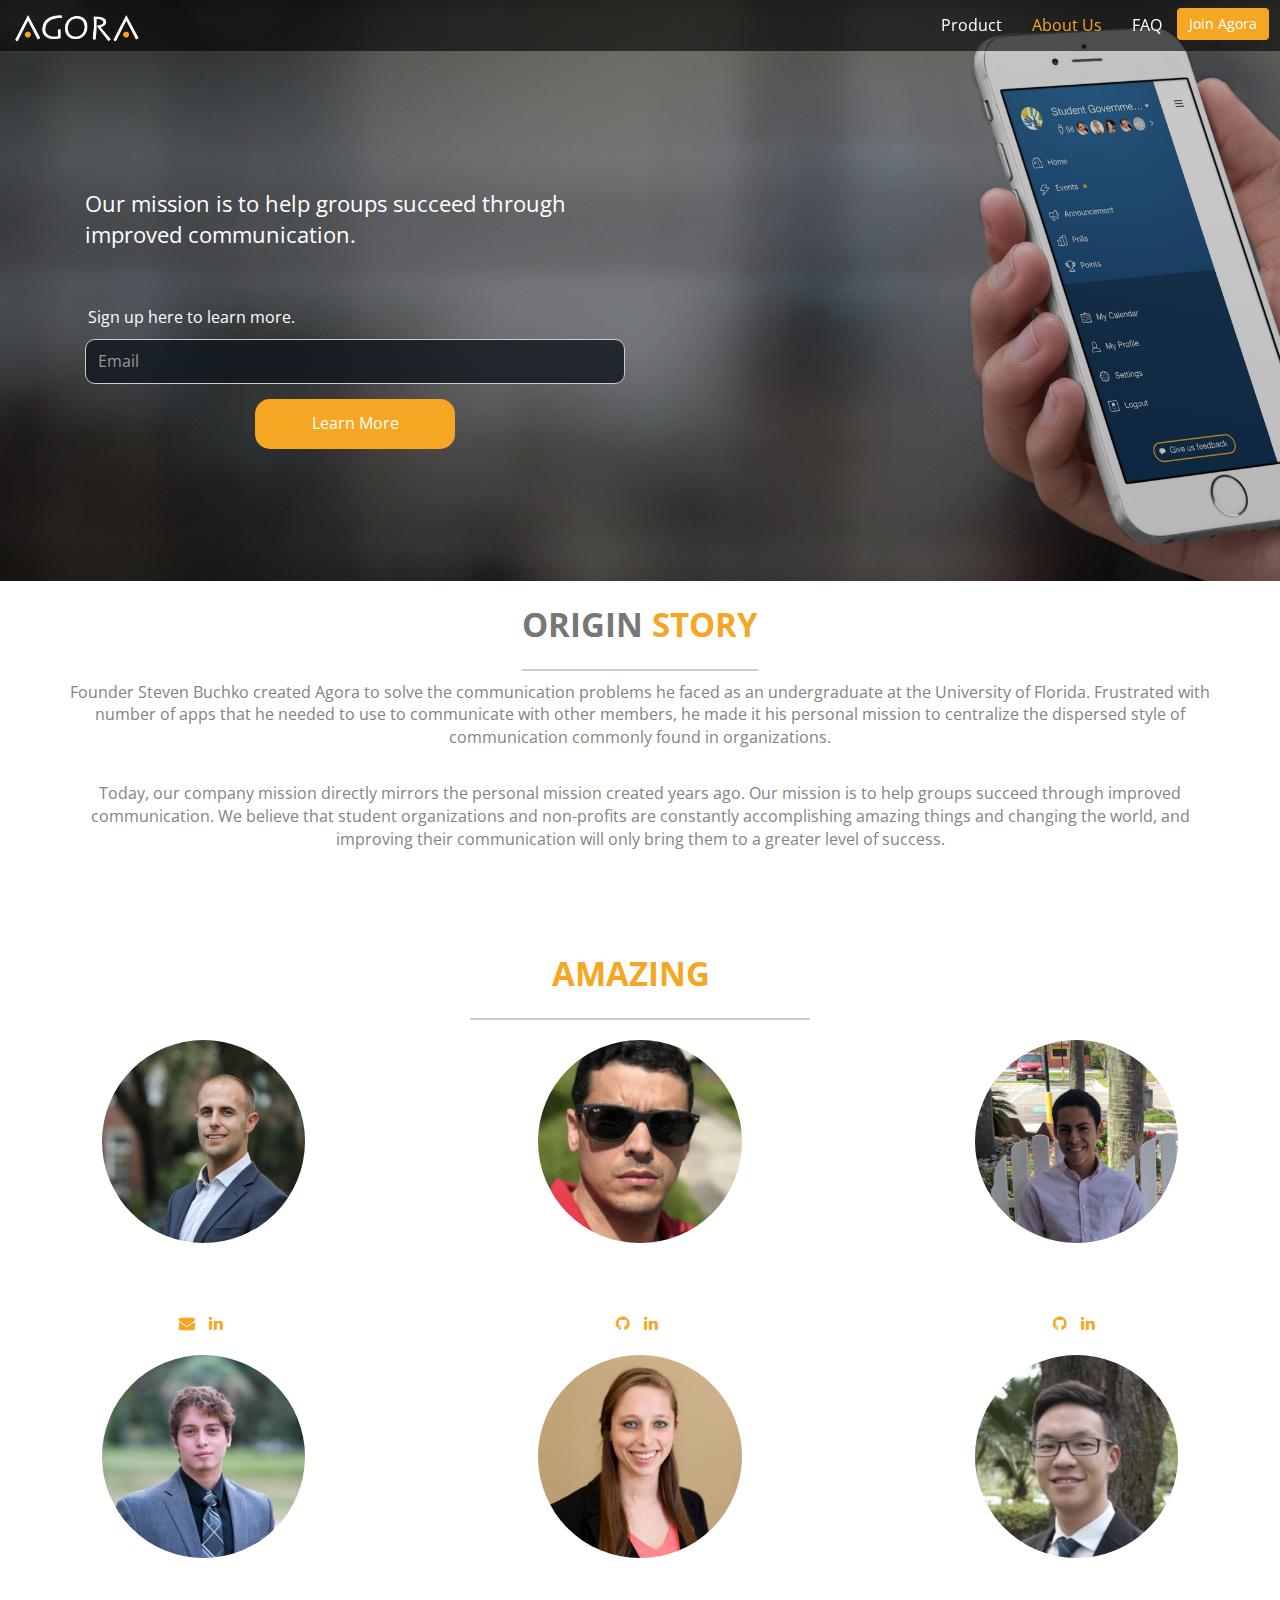
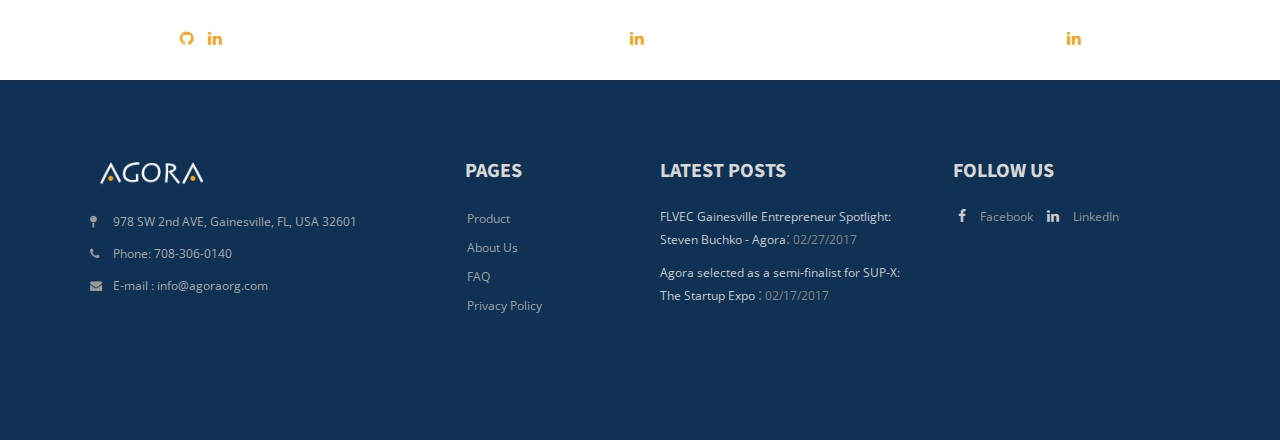
==== about-us.html @ 677c0cb7 "updated team section" ====
<!DOCTYPE html>
<html lang="en">

<head>
    <meta charset="utf-8">
    <meta http-equiv="X-UA-Compatible" content="IE=edge">
    <meta name="viewport" content="width=device-width, initial-scale=1">
    <!-- The above 3 meta tags *must* come first in the head; any other head content must come *after* these tags -->
    <title>Agora - Centralized Communication for Organizations</title>
    <!-- Favicon -->
    <link rel="shortcut icon" type="image/icon" href="assets/images/agora_app_icon.png" />
    <!-- Font Awesome -->
    <link href="assets/css/font-awesome.css" rel="stylesheet">
    <!-- Bootstrap -->
    <link href="assets/css/bootstrap.css" rel="stylesheet">
    <!-- Slick slider -->
    <link rel="stylesheet" type="text/css" href="assets/css/slick.css" />
    <!-- Fancybox slider -->
    <link rel="stylesheet" href="assets/css/jquery.fancybox.css" type="text/css" media="screen" />
    <!-- Animate css -->
    <link rel="stylesheet" type="text/css" href="assets/css/animate.css" />
    <!-- Theme color -->
    <link id="switcher" href="assets/css/theme-color/default-theme.css" rel="stylesheet">

    <!-- Main Style -->
    <!--    <link href="assets/css/agency.min.css" rel="stylesheet">-->
    <link href="style-updated.css" rel="stylesheet" />
    <!-- Fonts -->
    <link href="https://fonts.googleapis.com/css?family=Source+Sans+Pro" rel="stylesheet" type="text/css">
    <!-- Open Sans for body font -->
    <link href="https://fonts.googleapis.com/css?family=Open+Sans" rel="stylesheet" type="text/css">
    <!-- Cabin for Title -->
    <link href="https://fonts.googleapis.com/css?family=Cabin" rel="stylesheet" type="text/css">
    <!-- Pacifico for Logo   -->
    <link href="https://fonts.googleapis.com/css?family=Pacifico" rel="stylesheet" type="text/css">
    <!-- HTML5 shim and Respond.js for IE8 support of HTML5 elements and media queries -->
    <!-- WARNING: Respond.js doesn't work if you view the page via file:// -->
    <!--[if lt IE 9]>
      <script src="https://oss.maxcdn.com/html5shiv/3.7.2/html5shiv.min.js"></script>
      <script src="https://oss.maxcdn.com/respond/1.4.2/respond.min.js"></script>
      <![endif]-->
    <!-- jQuery library -->
    <script src="https://ajax.googleapis.com/ajax/libs/jquery/1.11.3/jquery.min.js"></script>
    <!-- Include all compiled plugins (below), or include individual files as needed -->


    <!-- Bootstrap -->
    <script src="assets/js/bootstrap.js"></script>
    <!-- Slick Slider -->
    <script type="text/javascript" src="assets/js/slick.js"></script>
    <!-- Add fancyBox -->
    <script type="text/javascript" src="assets/js/jquery.fancybox.pack.js"></script>
    <!-- Wow animation -->
    <script type="text/javascript" src="assets/js/wow.js"></script>
    <!-- Off-canvas Menu -->
    <script src="assets/js/classie.js"></script>

    <!-- Custom js -->
    <script type="text/javascript" src="assets/js/custom.js"></script>


    <script src="assets/js/main.js"></script>


</head>

<!-- Start of HubSpot Embed Code -->
<script type="text/javascript" id="hs-script-loader" async defer src="//js.hs-scripts.com/3307708.js"></script>
<!-- End of HubSpot Embed Code -->

<div id="body-wrap" style="position: relative; width: 100%;overflow: hidden;">

    <body>

        <!-- BEGAIN PRELOADER -->
        <!-- <div id="preloader">
        <div id="status">&nbsp;</div>
    </div> -->
        <!-- END PRELOADER -->


        <!-- Start menu area -->

        <div id="nav-placeholder"></div>
        <script>
            $("#nav-placeholder").load("navigation-bar.html");
        </script>

        <style>
            .navbar-collapse a#aboutus-link {
                color: #f5a623;
            }
        </style>


        <!-- End menu area -->

        <div id="email-success-alert" class="hide" role="alert">
          <a href="#" class="close" data-dismiss="alert" aria-label="close">&times;</a>
          <strong>Success!</strong> Please be on the lookout for an email from us in the next 24 hours.
        </div>

        <!-- Start header section -->
        <header id="header-about-us">
            <div class="header-inner">
                <!-- Header image -->
                <!-- <img src="assets/images/header-bg.jpg" alt="img">
      <div class="overlay"> -->

                <div class="header-content">
                    <div class="container">
                        <div class="row">
                            <div class="col-md-12">
                                <div class="header-bottom row">
                                    <div class="col-md-6 col-sm-8 col-sm-offset-2 col-md-offset-0">
                                        <div class="header-bottom-left">
                                            <p>Our mission is to help groups succeed through improved communication.</p>
                                            <p class="sign-up-message">Sign up here to learn more.</p>
                                            <!-- Start single download -->
                                            <!--    <a class="single-download wow fadeInLeft" data-wow-duration="1s" data-wow-delay="1s" href="#">
                <div class="download-icon">
                  <i class="fa fa-apple"></i>
                </div>
                <div class="download-content">
                  <p>Available on the</p>
                  <span>Apple Store</span>
                </div>
              </a> -->

                                            <!-- Start single download -->
                                            <!-- <a class="single-download wow fadeInLeft" data-wow-duration="0.75s" data-wow-delay="0.75s" href="#">
                <div class="download-icon">
                  <i class="fa fa-play"></i>
                </div>
                <div class="download-content">
                  <p>Available on the</p>
                  <span>Play Store</span>
                </div>
              </a>  -->

                                            <div class="contact-area">
                                                <form id="contact-form-about" class="contact-form" method="post">
                                                    <div class="form-group">
                                                        <input type="email" class="form-control" placeholder="Email">
                                                    </div>
                                                    <div class="send-area">
                                                        <button type="submit" class="send-btn">Learn More</button>
                                                    </div>
                                                </form>
                                            </div>
                                        </div>
                                    </div>


                                    <div class="col-md-6 col-sm-6">
                                        <div class="header-bottom-right">
                                            <!-- <img src="assets/images/header_image_left.png" alt="iphone group img">
              <img src="assets/images/header_image_right.png" alt="iphone group img"> -->
                                        </div>
                                    </div>
                                </div>
                                <!--     </div> -->
                            </div>
                        </div>
                    </div>
                </div>
            </div>
        </header>



        <section>
            <div class="container text-center pagination-center col-centered origin-story-container">
                <div class="title-area">
                    <div class="title">
                        origin <span>story</span>
                    </div>
                </div>

            </div>

            <div class="origin-story-text container text-center">
                <p>
                    Founder Steven Buchko created Agora to solve the communication problems he faced as an undergraduate at the University of Florida. Frustrated with number of apps that he needed to use to communicate with other members, he made it his personal mission to centralize the dispersed style of communication commonly found in organizations.
                </p>
                <p>
                    <br>Today, our company mission directly mirrors the personal mission created years ago. Our mission is to help groups succeed through improved communication. We believe that student organizations and non-profits are constantly accomplishing amazing things and changing the world, and improving their communication will only bring them to a greater level of success.
                </p>
            </div>
        </section>
        <div class="parallax parallax-1">
            <div class="container text-center pagination-center col-centered our-amazing-team-container">
                <div class="title-area">
                    <div class="title">
                        <span class="white-text">our</span> <span>amazing</span> <span class="white-text">team</span>
                    </div>
                </div>

            </div>
            <div class="row">
                <div class="col-sm-4">
                    <div class="team-member text-center">
                        <img src="assets/images/steven.jpg" class="img-responsive img-circle" alt="">
                        <h4>Steven Buchko</h4>
                        <p class="text-muted">Founder & CEO</p>
                        <ul class="list-inline social-buttons">
                            <li><a href="mailto:steven@AgoraOrg.com"><i class="fa fa-envelope"></i></a>
                            </li>
                            <li><a href="https://www.linkedin.com/in/stevenbuchko/"><i class="fa fa-linkedin"></i></a>
                            </li>
                        </ul>

                    </div>
                </div>

                    <div class="col-sm-4">
                        <div class="team-member text-center">
                            <img src="assets/images/renato.png" class="img-responsive img-circle" alt="">
                            <h4>Renato Nascimento</h4>
                            <p class="text-muted">Technical Lead</p>
                            <ul class="list-inline social-buttons">
                                <li><a href="https://github.com/renatonascimento"><i class="fa fa-github"></i></a>
                                </li>
                                <li><a href="https://www.linkedin.com/in/renatonasc/"><i class="fa fa-linkedin"></i></a>
                                </li>
                            </ul>
                        </div>
                    </div>
                    <div class="col-sm-4">
                        <div class="team-member text-center">
                            <img src="assets/images/gabe-picture.jpg" class="img-responsive img-circle" alt="">
                            <h4>Gabriel Guzman</h4>
                            <p class="text-muted">Web Developer</p>
                            <ul class="list-inline social-buttons">
                                <li><a href="https://github.com/Gabriel-Guzman"><i class="fa fa-github"></i></a>
                                </li>
                                <li><a href="https://www.linkedin.com/in/gabriel-guzman-42727b116/"><i class="fa fa-linkedin"></i></a>
                                </li>
                            </ul>

                        </div>
                    </div>

            </div>
            <div class="row">
                <!--            Delete "col-sm-offset-2" to uncenter in case of -->


                <div class="col-sm-4">
                    <div class="team-member text-center">
                        <img src="assets/images/shurtado%20headshot%20copy.jpg" class="img-responsive img-circle" alt="">
                        <h4>Steven Hurtado</h4>
                        <p class="text-muted">Mobile Developer</p>
                        <ul class="list-inline social-buttons">
                            <li><a href="https://github.com/SHurtado91112"><i class="fa fa-github"></i></a>
                            </li>
                            <li><a href="https://linkedin.com/in/steven-hurtado"><i class="fa fa-linkedin"></i></a>
                            </li>
                        </ul>

                    </div>
                </div>
                <div class="col-sm-4">
                    <div class="team-member text-center">
                        <img src="assets/images/Schneider_Headshot_fixed.jpg" class="img-responsive img-circle" alt="">
                        <h4>Samantha Schneider</h4>
                        <p class="text-muted">Marketing</p>
                        <ul class="list-inline social-buttons">

                            <li><a href="https://www.linkedin.com/in/samanthalschneider/"><i class="fa fa-linkedin"></i></a>
                            </li>
                        </ul>

                    </div>
                </div>
                <div class="col-sm-4">
                    <div class="team-member text-center">
                        <img src="assets/images/derek.png" class="img-responsive img-circle" alt="">
                        <h4>Derek Shi</h4>
                        <p class="text-muted">Marketing</p>
                        <ul class="list-inline social-buttons">
                            <li><a href="https://www.linkedin.com/in/derekjshi/"><i class="fa fa-linkedin"></i></a>
                            </li>
                        </ul>

                    </div>
                </div>
            </div>
        </div>





<!--
        <div class="parallax parallax-2">

        </div>
-->

        <footer id="footer">
            <div class="container">
                <div class="row">
                    <div class="col-md-4 col-sm-6">
                        <div class="footerleft">
                            <div class="logofooter">
                                <a class="logo" href="http://agoraorg.com"><img src="assets/images/logo_white_png_small.png" alt="logo"></a>
                            </div>
                            <p><i class="fa fa-map-pin"></i> 978 SW 2nd AVE, Gainesville, FL, USA 32601</p>
                            <p><i class="fa fa-phone"></i> Phone: 708-306-0140</p>
                            <p><i class="fa fa-envelope"></i> E-mail : info@agoraorg.com</p>
                        </div>
                    </div>
                    <div class="col-md-2 col-sm-6 paddingtop-bottom">
                        <h6 class="heading7">PAGES</h6>
                        <ul class="footer-ul">
                            <li><a href="product"> Product</a></li>
                            <li><a href="about-us"> About Us</a></li>
                            <li><a href="faq"> FAQ</a></li>
                            <li><a href="privacy"> Privacy Policy</a></li>
                        </ul>
                    </div>
                    <div class="col-md-3 col-sm-6 paddingtop-bottom">
                        <h6 class="heading7">LATEST POSTS</h6>
                        <div class="post">
                            <p><a href="https://flvec.com/steven-buchko">FLVEC Gainesville Entrepreneur Spotlight: Steven Buchko - Agora</a>:<span class="date"> 02/27/2017</span></p>
                        </div>
                        <div class="post">
                            <p><a href="https://www.facebook.com/agoraorganizations/posts/1647960562176736">Agora selected as a semi-finalist for SUP-X: The Startup Expo </a>:<span class="date"> 02/17/2017</span></p>
                        </div>
                    </div>
                    <div class="col-md-3 col-sm-6 paddingtop-bottom">
                        <h6 class="heading7">FOLLOW US</h6>
                        <div class="footer-social">
                            <i class="fa fa-facebook"></i> <a href="https://www.facebook.com/agoraorganizations">Facebook</a>
                            <i class="fa fa-linkedin"></i> <a href="https://www.linkedin.com/company/agoraorganizations">LinkedIn</a>
                            <!--  <a href="#"><i class="fa fa-twitter"></i></a> -->
                            <!-- <a href="#"><i class="fa fa-google-plus"></i></a>
                <a href="#"><i class="fa fa-linkedin"></i></a> -->
                        </div>
                    </div>
                </div>
            </div>
        </footer>










        <!--
    <section class="text-center our-team-container ">
         <div class="container">
            <div class="row">
                <div class="col-lg-12 text-center">
                    <h2 class="section-heading">OUR AMAZING TEAM</h2>
                    <h3 class="section-subheading text-muted">Lorem ipsum dolor sit amet consectetur.</h3>
                </div>
            </div>
            <div class="row">
                <div class="col-sm-4">
                    <div class="team-member">
                        <img src="assets/images/testi2.jpg" class="img-responsive img-circle center-block" alt="">
                        <h4>Kay Garland</h4>
                        <p class="text-muted">Lead Designer</p>
                        <ul class="list-inline social-buttons">
                            <li><a href="#"><i class="fa fa-twitter"></i></a>
                            </li>
                            <li><a href="#"><i class="fa fa-facebook"></i></a>
                            </li>
                            <li><a href="#"><i class="fa fa-linkedin"></i></a>
                            </li>
                        </ul>
                    </div>
                </div>
                <div class="col-sm-4">
                    <div class="team-member">

                        <img src="assets/images/steven.jpg" class="img-responsive img-circle" alt="">
                        <h4>Steven Buchko</h4>
                        <p class="text-muted">Founder & CEO</p>
                        <ul class="list-inline social-buttons">
                            <li><a href="#"><i class="fa fa-twitter"></i></a>
                            </li>
                            <li><a href="#"><i class="fa fa-facebook"></i></a>
                            </li>
                            <li><a href="#"><i class="fa fa-linkedin"></i></a>
                            </li>
                        </ul>
                    </div>
                </div>
                <div class="col-sm-4">
                    <div class="team-member">
                        <img src="assets/images/testi1.jpg" class="img-responsive img-circle center-block" alt="">
                        <h4>Diana Pertersen</h4>
                        <p class="text-muted">Lead Developer</p>
                        <ul class="list-inline social-buttons">
                            <li><a href="#"><i class="fa fa-twitter"></i></a>
                            </li>
                            <li><a href="#"><i class="fa fa-facebook"></i></a>
                            </li>
                            <li><a href="#"><i class="fa fa-linkedin"></i></a>
                            </li>
                        </ul>
                    </div>
                </div>
            </div>
            <div class="row">
                <div class="col-lg-8 col-lg-offset-2 text-center">
                    <p class="large text-muted">Lorem ipsum dolor sit amet, consectetur adipisicing elit. Aut eaque, laboriosam veritatis, quos non quis ad perspiciatis, totam corporis ea, alias ut unde.</p>
                </div>
            </div>
        </div>
    </section>
-->




      <script>
        jQuery('#contact-form-about').submit(function (e) {
          jQuery('#email-success-alert').removeClass('hide').addClass('alert alert-success alert-dismissible').slideDown().show();
          document.getElementById("contact-form-about").reset();
          e.preventDefault();
          return false;
        });
      </script>

    </body>
</div>

</html>
---- assets/css/theme-color/default-theme.css ----
/*=======================================
Template Design By MarkUps.
Author URI : http://www.markups.io/
========================================*/

.menu-wrap li a:hover,
.menu-wrap li a:focus {
  color: #03a9f4;
}

.download-btn{
  background-color: #03a9f4;
}

.main-nav a:hover,
.main-nav a:focus {
  color: #f5a623;
}

.main-nav a:active {
  color: #03a9f4;
}

.title-area .title span{
  color: #03a9f4;
}

/*.title-area .title::before {
  background-color: #03a9f4;
}*/

.features-list li:hover .features-content h4{
  color: #1a5386;
}

.features-list li:hover .fa{
  background-color: #1a5386;  
}

.features-list i:hover{
  background-color: #03a9f4;
  color: #fff;
}

.feature-price .single-plan-head{
  background-color: #03a9f4;
}

.single-plan-head p > span {
  color: #03a9f4; 
}

.single-plan-bottom .signup-btn {
  background-color: #1a5386;
}

.screenshots-slide li a:hover{
  border-color: #1a5386;  
}

.screenshots-slide .slick-dots li button:hover,
.screenshots-slide .slick-dots li.slick-active button {
  background-color: #1a5386;  
}

.single-download:hover,
.single-download:focus{
  background-color: #03a9f4;
}

.testi-company{
  color: #03a9f4;  
}

.testi-text:before{  
  color: #03a9f4;
}

.testimonial-slider .slick-dots li.slick-active {
  background-color: #03a9f4; 
}

.subcr-form i {
  color: #03a9f4;  
}

.subcr-form .subcr-btn {
  background-color: #03a9f4;
}


.contact-form .form-control:focus {
  border-color: #03a9f4;
}

.send-btn:hover,
.send-btn:focus{
  color: #fff;
  background-color: #f5a623;
}



.home-btn a:hover,
.home-btn a:focus{
  color: #03a9f4; 
}

/*=======================================
Template Design By MarkUps.
Author URI : http://www.markups.io/
========================================*/
---- assets/css/agency.min.css ----
/*!
 * Start Bootstrap - Agency v3.3.7+1 (http://startbootstrap.com/template-overviews/agency)
 * Copyright 2013-2016 Start Bootstrap
 * Licensed under MIT (https://github.com/BlackrockDigital/startbootstrap/blob/gh-pages/LICENSE)
 */

.btn-primary.active, .btn-primary:active, .btn-xl.active, .btn-xl:active, .open .dropdown-toggle.btn-primary, .open .dropdown-toggle.btn-xl {
  background-image: none
}

body {
  overflow-x: hidden;
  font-family: "Roboto Slab", "Helvetica Neue", Helvetica, Arial, sans-serif;
  webkit-tap-highlight-color: #fed136;
}

.btn-primary, .btn-xl, h1, h2, h3, h4, h5, h6 {
  font-family: Montserrat, "Helvetica Neue", Helvetica, Arial, sans-serif;
  text-transform: uppercase;
  font-weight: 700
}

.text-muted {
  color: #777
}

.text-primary, a {
  color: #fed136
}

p {
  font-size: 14px;
  line-height: 1.75
}

p.large {
  font-size: 16px
}

a, a.active, a:active, a:focus, a:hover {
  outline: 0
}

a.active, a:active, a:focus, a:hover {
  color: #fec503
}

.img-centered {
  margin: 0 auto
}

.bg-light-gray {
  background-color: #eee
}

.bg-darkest-gray {
  background-color: #222
}

.btn-primary {
  color: #fff;
  background-color: #fed136;
  border-color: #fed136
}

.btn-primary.active, .btn-primary:active, .btn-primary:focus, .btn-primary:hover, .open .dropdown-toggle.btn-primary {
  color: #fff;
  background-color: #fec503;
  border-color: #f6bf01
}

.btn-primary.disabled, .btn-primary.disabled.active, .btn-primary.disabled:active, .btn-primary.disabled:focus, .btn-primary.disabled:hover, .btn-primary[disabled], .btn-primary[disabled].active, .btn-primary[disabled]:active, .btn-primary[disabled]:focus, .btn-primary[disabled]:hover, fieldset[disabled] .btn-primary, fieldset[disabled] .btn-primary.active, fieldset[disabled] .btn-primary:active, fieldset[disabled] .btn-primary:focus, fieldset[disabled] .btn-primary:hover {
  background-color: #fed136;
  border-color: #fed136
}

.btn-primary .badge {
  color: #fed136;
  background-color: #fff
}

.btn-xl {
  color: #fff;
  background-color: #fed136;
  border-color: #fed136;
  border-radius: 3px;
  font-size: 18px;
  padding: 20px 40px
}

.btn-xl.active, .btn-xl:active, .btn-xl:focus, .btn-xl:hover, .open .dropdown-toggle.btn-xl {
  color: #fff;
  background-color: #fec503;
  border-color: #f6bf01
}

.btn-xl.disabled, .btn-xl.disabled.active, .btn-xl.disabled:active, .btn-xl.disabled:focus, .btn-xl.disabled:hover, .btn-xl[disabled], .btn-xl[disabled].active, .btn-xl[disabled]:active, .btn-xl[disabled]:focus, .btn-xl[disabled]:hover, fieldset[disabled] .btn-xl, fieldset[disabled] .btn-xl.active, fieldset[disabled] .btn-xl:active, fieldset[disabled] .btn-xl:focus, fieldset[disabled] .btn-xl:hover {
  background-color: #fed136;
  border-color: #fed136
}

.btn-xl .badge {
  color: #fed136;
  background-color: #fff
}

.navbar-custom {
  background-color: #222;
  border-color: transparent
}

.navbar-custom .navbar-brand {
  color: #fed136;
  font-family: "Kaushan Script", "Helvetica Neue", Helvetica, Arial, cursive
}

.navbar-custom .navbar-brand.active, .navbar-custom .navbar-brand:active, .navbar-custom .navbar-brand:focus, .navbar-custom .navbar-brand:hover {
  color: #fec503
}

.navbar-custom .nav li a, .navbar-custom .navbar-toggle {
  font-family: Source Sans Pro, "Helvetica Neue", Helvetica, Arial, sans-serif;
  color: #fff;
}

.navbar-custom .navbar-collapse {
  border-color: rgba(255, 255, 255, .02);
}

.navbar-custom .navbar-toggle {
  background-color: #fed136;
  border-color: #fed136;
  font-size: 12px
}

.navbar-custom .navbar-toggle:focus, .navbar-custom .navbar-toggle:hover {
  background-color: #fed136
}

.navbar-custom .nav li a {
  font-weight: 400;
  letter-spacing: 1px
}

.navbar-custom .nav li a:focus, .navbar-custom .nav li a:hover {
  color: #fed136;
  outline: 0
}

.navbar-custom .navbar-nav>.active>a {
  border-radius: 0;
  color: #fff;
  background-color: #fed136;
}

.navbar-custom .navbar-nav>.active>a:focus, .navbar-custom .navbar-nav>.active>a:hover {
  color: #fff;
  background-color: #fec503
}

@media (min-width:768px) {
  .navbar-custom {
    background: rgba(0, 0, 0, 0.5);
    padding: 10px 0;
    -webkit-transition: padding .3s;
    -moz-transition: padding .3s;
    transition: padding .3s;
    border: none;
  }
  .navbar-custom .navbar-brand {
    font-size: 2em;
    -webkit-transition: all .3s;
    -moz-transition: all .3s;
    transition: all .3s
  }
  .navbar-custom .navbar-nav>.active>a {
    border-radius: 3px
  }
  .navbar-custom.affix {
    background-color: #222;
    padding: 10px 0;
  }
  .navbar-custom.affix .navbar-brand {
    font-size: 1.5em
  }
}

header {
  background-image: url(../img/header-bg.jpg);
  background-repeat: no-repeat;
  background-attachment: scroll;
  background-position: center center;
  -webkit-background-size: cover;
  -moz-background-size: cover;
  background-size: cover;
  -o-background-size: cover;
  text-align: center;
  color: #fff
}

header .intro-text {
  padding-top: 100px;
  padding-bottom: 50px
}

header .intro-text .intro-lead-in {
  font-family: "Droid Serif", "Helvetica Neue", Helvetica, Arial, sans-serif;
  font-style: italic;
  font-size: 22px;
  line-height: 22px;
  margin-bottom: 25px
}

header .intro-text .intro-heading {
  font-family: Montserrat, "Helvetica Neue", Helvetica, Arial, sans-serif;
  text-transform: uppercase;
  font-weight: 700;
  font-size: 50px;
  line-height: 50px;
  margin-bottom: 25px
}

@media (min-width:768px) {
  header .intro-text {
    padding-top: 300px;
    padding-bottom: 200px
  }
  header .intro-text .intro-lead-in {
    font-family: "Droid Serif", "Helvetica Neue", Helvetica, Arial, sans-serif;
    font-style: italic;
    font-size: 40px;
    line-height: 40px;
    margin-bottom: 25px
  }
  header .intro-text .intro-heading {
    font-family: Montserrat, "Helvetica Neue", Helvetica, Arial, sans-serif;
    text-transform: uppercase;
    font-weight: 700;
    font-size: 75px;
    line-height: 75px;
    margin-bottom: 50px
  }
}

#portfolio .portfolio-item .portfolio-caption p, section h3.section-subheading {
  font-family: "Droid Serif", "Helvetica Neue", Helvetica, Arial, sans-serif;
  font-style: italic
}

section {
  padding: 100px 0
}

section h2.section-heading {
  font-size: 40px;
  margin-top: 0;
  margin-bottom: 15px
}

section h3.section-subheading {
  font-size: 16px;
  text-transform: none;
  font-weight: 400;
  margin-bottom: 75px
}

@media (min-width:768px) {
  section {
    padding: 150px 0
  }
}

.service-heading {
  margin: 15px 0;
  text-transform: none
}

#portfolio .portfolio-item {
  margin: 0 0 15px;
  right: 0
}

#portfolio .portfolio-item .portfolio-link {
  display: block;
  position: relative;
  max-width: 400px;
  margin: 0 auto
}

#portfolio .portfolio-item .portfolio-link .portfolio-hover {
  background: rgba(254, 209, 54, .9);
  position: absolute;
  width: 100%;
  height: 100%;
  opacity: 0;
  transition: all ease .5s;
  -webkit-transition: all ease .5s;
  -moz-transition: all ease .5s
}

#portfolio .portfolio-item .portfolio-link .portfolio-hover:hover {
  opacity: 1
}

#portfolio .portfolio-item .portfolio-link .portfolio-hover .portfolio-hover-content {
  position: absolute;
  width: 100%;
  height: 20px;
  font-size: 20px;
  text-align: center;
  top: 50%;
  margin-top: -12px;
  color: #fff
}

#portfolio .portfolio-item .portfolio-link .portfolio-hover .portfolio-hover-content i {
  margin-top: -12px
}

#portfolio .portfolio-item .portfolio-link .portfolio-hover .portfolio-hover-content h3, #portfolio .portfolio-item .portfolio-link .portfolio-hover .portfolio-hover-content h4 {
  margin: 0
}

#portfolio .portfolio-item .portfolio-caption {
  max-width: 400px;
  margin: 0 auto;
  background-color: #fff;
  text-align: center;
  padding: 25px
}

#portfolio .portfolio-item .portfolio-caption h4 {
  text-transform: none;
  margin: 0
}

#portfolio .portfolio-item .portfolio-caption p {
  font-size: 16px;
  margin: 0
}

footer span.copyright, footer ul.quicklinks {
  font-family: Montserrat, "Helvetica Neue", Helvetica, Arial, sans-serif
}

#portfolio * {
  z-index: 2
}

@media (min-width:767px) {
  #portfolio .portfolio-item {
    margin: 0 0 30px
  }
}

.timeline {
  list-style: none;
  padding: 0;
  position: relative
}

.timeline:before {
  top: 0;
  bottom: 0;
  position: absolute;
  content: "";
  width: 2px;
  background-color: #f1f1f1;
  left: 40px;
  margin-left: -1.5px
}

.timeline>li {
  margin-bottom: 50px;
  position: relative;
  min-height: 50px
}

.timeline>li:after, .timeline>li:before {
  content: " ";
  display: table
}

.timeline>li:after {
  clear: both
}

.timeline>li .timeline-panel {
  width: 100%;
  float: right;
  padding: 0 20px 0 100px;
  position: relative;
  text-align: left
}

.timeline>li .timeline-panel:before {
  border-left-width: 0;
  border-right-width: 15px;
  left: -15px;
  right: auto
}

.timeline>li .timeline-panel:after {
  border-left-width: 0;
  border-right-width: 14px;
  left: -14px;
  right: auto
}

.timeline>li .timeline-image {
  left: 0;
  margin-left: 0;
  width: 80px;
  height: 80px;
  position: absolute;
  z-index: 100;
  background-color: #fed136;
  color: #fff;
  border-radius: 100%;
  border: 7px solid #f1f1f1;
  text-align: center
}

.timeline>li .timeline-image h4 {
  font-size: 10px;
  margin-top: 12px;
  line-height: 14px
}

.timeline>li.timeline-inverted>.timeline-panel {
  float: right;
  text-align: left;
  padding: 0 20px 0 100px
}

.timeline>li.timeline-inverted>.timeline-panel:before {
  border-left-width: 0;
  border-right-width: 15px;
  left: -15px;
  right: auto
}

.timeline>li.timeline-inverted>.timeline-panel:after {
  border-left-width: 0;
  border-right-width: 14px;
  left: -14px;
  right: auto
}

.timeline>li:last-child {
  margin-bottom: 0
}

.timeline .timeline-heading h4 {
  margin-top: 0;
  color: inherit
}

.timeline .timeline-heading h4.subheading {
  text-transform: none
}

.timeline .timeline-body>p, .timeline .timeline-body>ul {
  margin-bottom: 0
}

@media (min-width:768px) {
  .timeline:before {
    left: 50%
  }
  .timeline>li {
    margin-bottom: 100px;
    min-height: 100px
  }
  .timeline>li .timeline-panel {
    width: 41%;
    float: left;
    padding: 0 20px 20px 30px;
    text-align: right
  }
  .timeline>li .timeline-image {
    width: 100px;
    height: 100px;
    left: 50%;
    margin-left: -50px
  }
  .timeline>li .timeline-image h4 {
    font-size: 13px;
    margin-top: 16px;
    line-height: 18px
  }
  .timeline>li.timeline-inverted>.timeline-panel {
    float: right;
    text-align: left;
    padding: 0 30px 20px 20px
  }
}

@media (min-width:992px) {
  .timeline>li .timeline-panel, .timeline>li.timeline-inverted>.timeline-panel {
    padding: 0 20px 20px
  }
  .timeline>li {
    min-height: 150px
  }
  .timeline>li .timeline-image {
    width: 150px;
    height: 150px;
    margin-left: -75px
  }
  .timeline>li .timeline-image h4 {
    font-size: 18px;
    margin-top: 30px;
    line-height: 26px
  }
}

@media (min-width:1200px) {
  .timeline>li {
    min-height: 170px
  }
  .timeline>li .timeline-panel {
    padding: 0 20px 20px 100px
  }
  .timeline>li .timeline-image {
    width: 170px;
    height: 170px;
    margin-left: -85px
  }
  .timeline>li .timeline-image h4 {
    margin-top: 40px
  }
  .timeline>li.timeline-inverted>.timeline-panel {
    padding: 0 100px 20px 20px
  }
}

.team-member {
  text-align: center;
  margin-bottom: 50px
}

.team-member img {
  margin: 0 auto;
  border: 7px solid #fff
}

.team-member h4 {
  margin-top: 25px;
  margin-bottom: 0;
  text-transform: none
}

.team-member p {
  margin-top: 0
}

aside.clients img {
  margin: 50px auto
}

section#contact {
  background-color: #222;
  background-image: url(../img/map-image.png);
  background-position: center;
  background-repeat: no-repeat
}

section#contact .section-heading {
  color: #fff
}

section#contact .form-group {
  margin-bottom: 25px
}

section#contact .form-group input, section#contact .form-group textarea {
  padding: 20px
}

section#contact .form-group input.form-control {
  height: auto
}

section#contact .form-group textarea.form-control {
  height: 236px
}

section#contact .form-control:focus {
  border-color: #fed136;
  box-shadow: none
}

section#contact ::-webkit-input-placeholder {
  font-family: Montserrat, "Helvetica Neue", Helvetica, Arial, sans-serif;
  text-transform: uppercase;
  font-weight: 700;
  color: #eee
}

section#contact :-moz-placeholder {
  font-family: Montserrat, "Helvetica Neue", Helvetica, Arial, sans-serif;
  text-transform: uppercase;
  font-weight: 700;
  color: #eee
}

section#contact ::-moz-placeholder {
  font-family: Montserrat, "Helvetica Neue", Helvetica, Arial, sans-serif;
  text-transform: uppercase;
  font-weight: 700;
  color: #eee
}

section#contact :-ms-input-placeholder {
  font-family: Montserrat, "Helvetica Neue", Helvetica, Arial, sans-serif;
  text-transform: uppercase;
  font-weight: 700;
  color: #eee
}

section#contact .text-danger {
  color: #e74c3c
}

footer {
  padding: 25px 0;
  text-align: center
}

footer span.copyright {
  line-height: 40px;
  text-transform: uppercase;
  text-transform: none
}

footer ul.quicklinks {
  margin-bottom: 0;
  line-height: 40px;
  text-transform: uppercase;
  text-transform: none
}

ul.social-buttons {
  margin-bottom: 0
}

ul.social-buttons li a {
  display: block;
  background-color: #222;
  height: 40px;
  width: 40px;
  border-radius: 100%;
  font-size: 20px;
  line-height: 40px;
  color: #fff;
  outline: 0;
  -webkit-transition: all .3s;
  -moz-transition: all .3s;
  transition: all .3s
}

ul.social-buttons li a:active, ul.social-buttons li a:focus, ul.social-buttons li a:hover {
  background-color: #fed136
}

.btn.active, .btn:active, .btn:active:focus, .btn:focus {
  outline: 0
}

.portfolio-modal .modal-dialog {
  margin: 0;
  height: 100%;
  width: auto
}

.portfolio-modal .modal-content {
  border-radius: 0;
  background-clip: border-box;
  -webkit-box-shadow: none;
  box-shadow: none;
  border: none;
  min-height: 100%;
  padding: 100px 0;
  text-align: center
}

.portfolio-modal .modal-content h2 {
  margin-bottom: 15px;
  font-size: 3em
}

.portfolio-modal .modal-content p {
  margin-bottom: 30px
}

.portfolio-modal .modal-content p.item-intro {
  margin: 20px 0 30px;
  font-family: "Droid Serif", "Helvetica Neue", Helvetica, Arial, sans-serif;
  font-style: italic;
  font-size: 16px
}

.portfolio-modal .modal-content ul.list-inline {
  margin-bottom: 30px;
  margin-top: 0
}

.portfolio-modal .modal-content img {
  margin-bottom: 30px
}

.portfolio-modal .close-modal {
  position: absolute;
  width: 75px;
  height: 75px;
  background-color: transparent;
  top: 25px;
  right: 25px;
  cursor: pointer
}

.portfolio-modal .close-modal:hover {
  opacity: .3
}

.portfolio-modal .close-modal .lr {
  height: 75px;
  width: 1px;
  margin-left: 35px;
  background-color: #222;
  transform: rotate(45deg);
  -ms-transform: rotate(45deg);
  -webkit-transform: rotate(45deg);
  z-index: 1051
}

.portfolio-modal .close-modal .lr .rl {
  height: 75px;
  width: 1px;
  background-color: #222;
  transform: rotate(90deg);
  -ms-transform: rotate(90deg);
  -webkit-transform: rotate(90deg);
  z-index: 1052
}

.portfolio-modal .modal-backdrop {
  opacity: 0;
  display: none
}

::-moz-selection {
  text-shadow: none;
  background: #fed136
}

::selection {
  text-shadow: none;
  background: #fed136;
}

img::selection {
  background: 0 0
}

img::-moz-selection {
  background: 0 0
}
---- style-updated.css ----
/*

Template Name: App Landy
Author: MarkUps
Author URI: http://www.markups.io/
Description: App Landy - Single page App Landing HTML5 Template.
Version: 1.0
Tags: light, white, single page, multipurpose, one page, custom-colors, Bootstrap, responsive, html5, css3

*/


/* Table of Content
==================================================
#BASIC TYPOGRAPHY
#HEADER
#MENU
#FEATURES
#HOW IT WORKS
#PRICING TABLE
#SCREENSHOT
#DOWNLOAD
#TESTIMONIAL
#PRICING TABLE
#TESTIMONIAL
#SUBSCRIBE
#CONTACT
#FOOTER
#ERROR PAGE
#RESPONSIVE STYLE
*/


/*--------------------*/
/* BASIC TYPOGRAPHY */
/*--------------------*/

body,html{
  	overflow-x:hidden;
}

.private p{
	color: #fff;
}

body {
	font-family: 'Open Sans', sans-serif;
	font-size: 16px;
	overflow-x: hidden !important;
	color: #838282;
}

ul{
	padding: 0;
	margin: 0;
	list-style: none;
}

a{
	text-decoration: none;
	color: #2f2f2f;
}

a:focus{
	outline: none;
	text-decoration: none;
}

h1,h2,h3,h4,h5,h6{
	font-family: 'Source Sans Pro', sans-serif;
}

h2 {
	/*color: #fff;*/
	font-size: 30px;
	font-weight: 700;
	line-height: 40px;
	margin: 0;
	padding-bottom: 10px;
}

img{
 border:none;
}

/* Preloader */

#preloader {
  position: fixed;
  top:0;
  left:0;
  right:0;
  bottom:0;
  background-color:#fff; /* change if the mask should have another color then white */
  z-index:99999; /* makes sure it stays on top */
}

#status {
  width:200px;
  height:200px;
  position:absolute;
  left:50%; /* centers the loading animation horizontally one the screen */
  top:50%; /* centers the loading animation vertically one the screen */
  background-image:url(assets/images/loader.gif); /* path to your loading animation */
  background-repeat:no-repeat;
  background-position:center;
  margin:-100px 0 0 -100px; /* is width and height divided by two */
}


/*--------------------*/
/* HEADER */
/*--------------------*/


#header{
	float: right;
	display: inline;
	width: 100%;
	background-image: url(assets/images/new-header-bg.jpg);
	background-size: cover;
	background-repeat: no-repeat;
	box-shadow: inset 0 0 0 1000px rgba(0,0,0,.4);
    margin-bottom: 20px;
}

#header-about-us{
  float: right;
	display: inline;
	width: 100%;
	background-image: url(assets/images/placeit.jpg);
	background-size: cover;
	background-repeat: no-repeat;
	box-shadow: inset 0 0 0 1000px rgba(0,0,0,.2);
  margin-bottom: 20px;

}

#header-about-us .header-bottom-left {
    padding-top: 100px;
    padding-bottom: 100px;
}

#header-about-us img {
    width: 100%;
}

#emailSuccess{
	text-align: right;
	display: none;
}

.header-inner{
	display: inline;
/*	position: relative;*/
	width: 100%;
}


.overlay{
    z-index: 100;
    position: absolute;
    color: white;
    font-size: 24px;
    font-weight: bold;
    top: 20%;
    left: 50%;
}


.header-content {
	float: right;
	width: 100%;
	height: 100%;
  padding-top: 50px;
	text-align: center;

}


.header-top {
	display: inline;
	float: left;
	padding-top: 0px;
	width: 100%;
}


.logo-area{
	display: inline;
	float: left;
	padding-top: 30px;
}

.logo {
  color: #ddd;
  font-family: "Pacifico",cursive;
  font-size: 40px;
  font-weight: bold;
}

.logo img {
    height: 65px ;
    padding-top: 15px ; padding-left: 10px;
}

.logo:hover,
.logo:focus{
	text-decoration: none;
	outline: none;
	color: #fff;
}


.menu-area{
	display: inline;
}


.main-wrap{
	position: relative;
}


.header-bottom {
	display: inline;
	float: ;
	margin-top: 0px;
	width: 100%;
}


.header-bottom-left {
	display: inhert;
	float: left;
	padding-top: 100px;
	padding-right: 0px;
    padding-bottom: 25px;
	text-align: left;
	width: 100%;
}


.header-bottom-left h1 {
	color: #fff;
	font-size: 40px;
	font-weight: bold;
	line-height: 60px;
	font-family: inherit;
}

.header-bottom-left h1 {
	color: #fff;
	font-size: 40px;
	font-weight: bold;
	line-height: 60px;
	font-family: inherit;
}

.header-bottom-left p {
	color: #fff;
	font-size: 22px;
	margin: 15px 0 0;
}


.download-btn{
	border-radius: 3px;
	color: #ffffff;
	display: block;
	float: left;
	font-size: 16px;
	height: 48px;
	line-height: 48px;
	margin-top: 30px;
	opacity: 0.8;
	text-align: center;
	width: 180px;
	-webkit-transition: all 0.5s ease 0s;;
	-o-transition: all 0.5s ease 0s;;
	transition: all 0.5s ease 0s;;
}


.download-btn:hover,
.download-btn:focus{
	text-decoration: none;
	outline: none;
	color: #fff;
	opacity: 1;
}


.header-bottom-right{
	display: inline;
	float: left;
	width: 100%;
	white-space: nowrap;
	margin-bottom: 35px;
}

.header-bottom-right img{
	height: 550px;
  margin-top: 20px;
}

.enroll-form{
	margin-top: 20px;
}

.enroll-form .form-control{
	margin-bottom: 10px;
	width: 50%;
}

/*--------------------*/
/* MENU */
/*--------------------*/


#close {
	color: #fff;
	cursor: pointer;
	font-size: 15px;
	font-weight: bold;
	height: 20px;
	position: absolute;
	right: 25px;
	text-align: center;
	top: 20px;
	width: 20px;
}


#menu-btn {
  color: #5b7182;
  font-size: 30px;
  position: fixed;
  right: 75px;
  top: 50px;
  z-index: 99;
}


.main-nav {
	background-color: #1d252e;
	position: fixed;
	padding-top: 50px;
	width: 260px;
	height: 100%;
	top: 0;
	right: -260px;
	z-index: 1000;
}


.main-nav ul li a {
	color: #5b7182;
	display: block;
	font-size: 18px;
	font-weight: 300;
	padding: 10px 35px;
	text-decoration: none;
	-webkit-transition: all 0.5s;
	-o-transition: all 0.5s;
	transition: all 0.5s;
}


.main-nav ul li > a > i {
  	padding-right: 10px;
}


.main-nav a:hover,
.main-nav a:focus {
	background: #182029;
}


.main-nav a:active {
	background: #182029;
}


.main-nav.menu-open {
	right: 0px;
}


.cbp-spmenu-push {
	overflow-x: hidden;
	position: relative;
	left: 0;
}


.main-nav,
.cbp-spmenu-push {
	-webkit-transition: all 0.3s ease;
	-moz-transition: all 0.3s ease;
	transition: all 0.3s ease;
}

p.sign-up-message {
	font-size: 16px;
	padding-top: 40px;
	margin-bottom: 10px;
	margin-left: 3px;
}


/*--------------------*/
/* FEATURES */
/*--------------------*/


#features{
	background-color: #fff;
	display: inline;
	float: left;
	padding: 70px 0;
	width: 100%;
}


.title-area {
	display: inline;
	float: left;
	padding: 0 150px;
	text-align: center;
	width: 100%;
}


.title-area .title {
	border-bottom: 2px solid #ccc;
	color: #777;
	display: inline-block;
	font-size: 33px;
	font-weight: 700;
	padding-bottom: 20px;
	position: relative;
	text-transform: uppercase;
}

.parallax .col-sm-4 {
  padding-top: 20px;
}

.parallax h4 {
  color: white;
}

.title-area .title span {
	color: #F5A623;
}


.title-area .title::before {
	content: "";
	height: 2px;
	left: 0;
	position: absolute;
	top: 60px;
	width: 0px;
}


.title-area p{
	color: #777777;
	font-size: 18px;
	font-weight: 300;
	line-height: 1.8;
	padding: 20px 0 30px;
}


.features-area{
	display: inline;
	float: left;
	margin-top: 20px;
	width: 100%;
}


.features-left {
	display: inline;
	float: left;
	width: 100%;
}


.features-list li {
	float: left;
	padding: 25px 0;
	position: relative;
}


.features-list li:hover .fa{
	color: #fff;
}


.features-list li i{
	background-color: #777;
	border-radius: 50%;
	color: #fff;
	display: block;
	font-size: 35px;
	height: 90px;
	line-height: 93px;
	margin: 20px auto;
	position: absolute;
	text-align: center;
	top: 10px;
	transition: all 0.5s ease 0s;
	width: 90px;
}


.features-list-left li i {
  	left: 0;
}


.features-list-left .features-content{
	padding-left: 115px;
}


.features-content{
	float: left;
	display: inline;
	width: 100%;
}


.features-content h4 {
	font-size: 18px;
	text-transform: uppercase;
}


.features-content p{
	font-size: 15px;
}


.feature-img {
	display: inline;
	float: left;
	padding: 0 30px;
	text-align: center;
	width: 100%;
}


.feature-img img {
  	width: 100%;
}


.features-right{
	display: inline;
	float: left;
	width: 100%;
}


.features-list-right li i {
  	right: 0;
}


.features-list-right .features-content{
	padding-right: 115px;
}

.features-list li:hover {
  cursor: pointer;
}
/*--------------------*/
/* HOW IT WORKS */
/*--------------------*/


#howit-works {
	background-attachment: fixed !important;
	background-image: url("assets/images/howit-works-bg.jpg");
	background-repeat: repeat;
	background-size: cover;
	color: #ffffff;
	display: inline;
	float: left;
	padding: 70px 0;
	width: 100%;
}


.howit-works-area{
	display: inline;
	float: left;
	width: 100%;
}


.howit-works-area .title{
	color: #fff;
}


.howit-works-area .title-area p{
	color: #fff;
}


.howit-works-video{
	background: rgba(0, 0, 0, 0) url("assets/images/macbook-pro.png") no-repeat scroll center 100% / 100% auto;
	margin: 0 auto;
	max-width: 700px;
	padding: 70px 0 60px;
	position: relative;
	z-index: 10;
}


.howit-works-video iframe {
	border: medium none;
	margin-bottom: 20px;
	margin-left: 135px;
	width: 428px;
}


/*--------------------*/
/* PRICING TABLE */
/*--------------------*/

.single-plan-head .price-amount {
	color: #f5a623;
}

#pricing-table {
	display: inline;
	float: left;
	width: 100%;
	padding: 70px 0;
}


.pricing-table-content {
	display: inline;
	float: left;
	margin-top: 20px;
	width: 100%;
}


.single-plan {
	display: inline;
	float: left;
	width: 100%;
	background-color: #f0f0f0 ;
	-webkit-transition: all 0.5s;
	-o-transition: all 0.5s;
	transition: all 0.5s;
}


.single-plan:hover{
  	box-shadow: 0 2px 20px #ccc;
}


.feature-price .single-plan-head p>span{
	color: #fff;
}


.single-plan-head {
	background-color: #424242;
	display: inline;
	float: left;
	padding: 10px 5px;
	text-align: center;
	width: 100%;
}


.single-plan-head h5 {
	color: #fff;
	font-size: 30px;
	font-weight: bold;
	margin-bottom: 0;
	padding: 5px;
	text-transform: uppercase;
}


.single-plan-head p {
	color: #fff;
	font-size: 25px;
	font-weight: bold;
	line-height: 30px;
}


.single-plan-head p > span {
	font-weight: normal;
	font-size: 15px;
	color: #f5a623;
}


.single-plan-content {
	display: inline;
	float: left;
	width: 100%;
	padding: 0 15px;
}


.single-plan-content ul{
	text-align: center;
}


.single-plan-content ul li {
	border-bottom: 1px solid #fff;
	padding: 5px 10px;
}


.single-plan-content ul li.delete{
	text-decoration: line-through;
}


.single-plan-content ul li:last-child{
	border: none;
}


.single-plan-bottom {
	display: inline;
	float: left;
	padding: 15px 15px 30px;
	text-align: center;
	width: 100%;
}


.single-plan-bottom .signup-btn {
	border-radius: 3px;
	border: 1px none transparent;
	color: #fff;
	background-col
	display: inline-block;
	font-size: 18px;
	opacity: 0.8;
	padding: 15px 50px;
	text-decoration: none;
	-webkit-transition: all 0.5s;
	-o-transition: all 0.5s;
	transition: all 0.5s;
}


.single-plan-bottom .signup-btn:hover{
	border-color: 1px solid #fff;
	opacity: 1;
}


/*--------------------*/
/* SCREENSHOT */
/*--------------------*/


#screenshot{
	background-color: #212121;
	display: inline;
	float: left;
	padding: 70px 0;
	width: 100%;
}


#screenshot .title,
#screenshot .title-area p{
	color: #fff;
}


.screenshots-area{
	display: inline;
	float: left;
	margin-top: 20px;
	width: 100%;
}


.screenshots-slide{
	display: inline;
	float: left;
	width: 100%;
}


.screenshots-slide li{
	outline: none;
}


.screenshots-slide li a {
	border: 5px solid #212121;
	display: block;
	float: left;
	position: relative;
	-webkit-transition: all 0.5s;
	-o-transition: all 0.5s;
	transition: all 0.5s;
}


.view-btn-area {
	display: none;
	background-color: rgba(0, 0, 0, 0.8);
	height: 100%;
	left: 0;
	position: absolute;
	text-align: center;
	top: 0;
	opacity: 0;
	width: 100%;
	-webkit-transition: all 0.5s;
	-o-transition: all 0.5s;
	transition: all 0.5s;
}


.view-btn {
	color: #fff;
	font-size: 35px;
	margin-top: 215px;
}


.screenshots-slide li a:hover .view-btn-area{
	display: block;
	opacity: 1;
}


.screenshots-slide .slick-dots li button {
  background-color: #fff;
  border: 0 none;
  outline: none;
  height: 4px;
  padding: 5px;
  width: 20px;
}


.screenshots-slide .slick-dots li button::before {
  display: none;
}


.screenshots-slide .slick-dots {
  bottom: -60px;
}


/*--------------------*/
/* DOWNLOAD */
/*--------------------*/


#download-app {
  background-attachment: fixed !important;
  background-image: url("assets/images/download-bg.jpg");
  background-repeat: repeat;
  background-size: cover;
  color: #ffffff;
  display: inline;
  float: left;
  width: 100%;
}


.download-overlay {
  background: rgba(15, 22, 30, 0.8) none repeat scroll 0 0;
  color: #ffffff;
  display: inline;
  float: left;
  padding: 90px 0;
  width: 100%;
}


#download-app .title,
#download-app .title-area p{
	color: #fff;
}


.download-app-content{
	display: inline;
	float: left;
	width: 100%;
	text-align: center;
}


.single-download {
	border: 2px solid #fff;
	border-radius: 4px;
	display: inline-block;
	margin: 15px 15px;
	padding: 18px 25px;
	width: 25%;
	background-color: #f5a623;
	-webkit-transition: all 0.5s;
	-o-transition: all 0.5s;
	transition: all 0.5s;
}


.download-icon{
	display: inline;
	float: left;
	width: 60px;
	color: #fff;
}


.download-icon i {
  font-size: 40px;
  margin-top: 5px;
}


.download-content {
  display: inline;
  float: left;
  text-align: left;
  margin-left: 5px;
}


.download-content p {
	color: #f8f8f8;
	font-size: 15px;
	margin-bottom: 3px;
}


.download-content span{
	color: #fff;
	font-size: 18px;
	font-weight: bold;

}


/*--------------------*/
/* TESTIMONIAL */
/*--------------------*/


#testimonial{
	background-color: #fff;
	display: inline;
	float: left;
	padding: 70px 0;
	width: 100%;
}


.testimonial-slider {
	background-color: #f7f7f7;
	display: inline;
	float: left;
	padding: 40px;
	width: 100%;
	border: 1px solid #ddd;
}


.testimonial-single-slide {
	display: inline;
	float: left;
	padding: 75px 50px 20px;
	text-align: center;
	width: 100%;
}


.testi-avatar {
	background: #fff none repeat scroll 0 0;
	border: 2px solid #ddd;
	border-radius: 50%;
	height: 90px;
	display: inline-block !important;
	margin-top: -80px;
	padding: 2px;
	width: 90px;
}


.testi-name {
	color: #404244;
	font-size: 18px;
	letter-spacing: 1px;
	margin: 10px 0 0;
	text-align: center;
	text-transform: uppercase;
}


.testi-company{
	font-size: 14px;
	text-align: center;
}


.testi-text {
	color: #8d959d;
	display: inline-block;
	font-size: 20px;
	font-style: italic;
	font-weight: 700;
	line-height: 25px;
	margin: 0 auto;
	position: relative;
	text-align: center;
}


.testi-text:before{
	content: '\f10d';
	position: absolute;
	font-family: fontAwesome;
	left: -10px;
	top: -20px;
}


.testimonial-slider .slick-dots {
	bottom: 15px;
	margin-left: -40px;
}


.testimonial-slider .slick-dots li {
	background: #ccc none repeat scroll 0 0;
	border-radius: 50%;
	color: #fff;
	cursor: pointer;
	display: inline-block;
	height: 20px;
	margin: 0 5px;
	padding: 0;
	position: relative;
	width: 20px;
}


.testimonial-slider .slick-dots li.slick-active {
  	opacity: 1;
}


.testimonial-slider .slick-dots li button::before{
	display: none;
}


/*--------------------*/
/* SUBSCRIBE */
/*--------------------*/


#subscribe{
	background-attachment: fixed !important;
	background-image: url("assets/images/subscribe-bg.jpg");
	background-repeat: repeat;
	background-size: cover;
	color: #ffffff;
	display: inline;
	float: left;
	width: 100%;
}


#subscribe .title,
#subscribe .title-area p{
	color: #fff;
}


#subscribe .title-area .title::before {
  	width: 250px;
}


.subscribe-content{
	display: inline;
	float: left;
	width: 100%;
	margin-top: 0px;
	padding-right: 5px;
	padding-left: 0px;
}


.subcr-form {
	margin: 0 auto;
	position: relative;
	width: 800px;
}


.subcr-form i {
	font-size: 30px;
	left: 20px;
	position: absolute;
	top: 17px;
}

.sign-up-message {
	padding-top: 15px;
}


.subcr-form input[type="email"] {
	color: #555;
	float: left;
	font-size: 12px;
	height: 30px;
	padding-left: 60px;
	padding-right: 155px;
	width: 50%;
	margin-top: 20px;
}


.subcr-form .subcr-btn {
	border: medium none;
	font-size: 12px;
	font-weight: bold;
	height: 30px;
	margin-top: 20px;
	/*position: absolute;  */
	right: 0;
	text-transform: uppercase;
	width: 120px;
	background-color: #1b5689;
	color: #ccc;

	-webkit-transition: all 0.5s;
	-o-transition: all 0.5s;
	transition: all 0.5s;
}


.subcr-form .subcr-btn:hover,
.subcr-form .subcr-btn:focus{
	opacity: 1;
	color: #333;
	background-color: #f5a623;
}




/*--------------------*/
/* CONTACT */
/*--------------------*/



#contact{
	background-color: #212121;
	background-image: url(assets/images/download-bg.jpg);
	background-size: cover;
	background-repeat: no-repeat;
	display: inline;
	float: left;
	width: 100%;
	padding: 90px 0;
}


#contact .title,
#contact .title-area p{
	color: #fff;
}

#header .contact-area {
	display: inline;
	float: left;
	margin-top: 0px;
	padding: 0 0px;
	width: 100%;
}

#header-about-us .contact-area {
	display: inline;
	float: left;
	margin-top: 0px;
	padding: 0 0px;
	width: 100%;
}

.contact-area {
	display: inline;
	float: left;
	margin-top: 20px;
	padding: 0 150px;
	width: 100%;
}






#contact form.contact-form {
    margin: -40px;
}

#contact form.contact-form-about {
    margin: -40px;
}

#header .contact-form input {
	height: 50px;
	border-radius: 10px;
}

#header-about-us .contact-form-about input {
	height: 50px;
	border-radius: 10px;
}

.contact-form input{
	height: 45px;
	border-radius: 0;
}

.contact-form-about input{
	height: 45px;
	border-radius: 0;
}

.contact-form textarea {
	border-radius: 0;
	height: 250px;
	padding: 15px;
}

.contact-form-about textarea {
	border-radius: 0;
	height: 250px;
	padding: 15px;
}

#contact input.form-control {
    width: 30%;
    margin: auto;
}

.contact-form .form-control {
	background-color: rgba(15, 22, 30, 0.8);
	color: #ffffff;
	font-size: 16px;
	box-shadow: none;
	border-radius: 10px;
}

.contact-form-about .form-control {
	background-color: rgba(15, 22, 30, 0.8);
	color: #ffffff;
	font-size: 16px;
	box-shadow: none;
	border-radius: 10px;
}


.contact-form.form-control::-webkit-input-placeholder {
	color: #ffffff;
	font-size: 16px;
}

.contact-form-about.form-control::-webkit-input-placeholder {
	color: #ffffff;
	font-size: 16px;
}

.contact-form .form-control:-moz-placeholder { /* Firefox 18- */
	color: #ffffff;
	font-size: 16px;
}

.contact-form-about .form-control:-moz-placeholder { /* Firefox 18- */
	color: #ffffff;
	font-size: 16px;
}


.contact-form .form-control::-moz-placeholder {  /* Firefox 19+ */
	color: #ffffff;
	font-size: 16px;
}


.contact-form .form-control:-ms-input-placeholder {
    color: #ffffff;
   	font-size: 16px;
}

.contact-form-about .form-control::-moz-placeholder {  /* Firefox 19+ */
	color: #ffffff;
	font-size: 16px;
}


.contact-form-about .form-control:-ms-input-placeholder {
    color: #ffffff;
   	font-size: 16px;
}


.send-area{
	display: inline;
	float: left;
	text-align: center;
	margin-top: 0px;
	width: 100%;
}



.send-btn {
	background-color: #f5a623;
	border: 0px solid #ccc;
	border-radius: 15px;
	color: #fff;
	display: inline-block;
	height: 50px;
	margin: 0 auto;
	margin-bottom: 10px;
	padding: 0px;
	width: 200px;
	-webkit-transition: all 0.5s;
	-o-transition: all 0.5s;
	transition: all 0.5s;
}



/*--------------------*/
/* FOOTER */
/*--------------------*/


#footer {
	background-color: #0E3154;
	display: inline;
	float: left;
	padding: 20px 20px;
	width: 100%;

    min-height:360px;
    font-family: 'Open Sans', sans-serif;
}

.heading7 {
     font-size:20px; font-weight:700; color:#d9d6d6; margin-bottom:22px;
 }

/* --- col 1: contact -- */

.footerleft {
    margin-top:32px; padding:0 20px;
 }

 .logofooter {
     margin-bottom:24px;
 }

 .logofooter img {
     height: 40px ;
 }

.footerleft p {
    color:#aaa;
    font-size: 12px; margin-bottom: 15px;
}

.footerleft p i {
    width: 20px; color:#999;
}


/* --- col 2: links -- */

.paddingtop-bottom {
    margin-top:50px; padding:0 20px;
}

.footer-ul {
    list-style-type:none;  padding-left:0px; margin-left:2px;
}

.footer-ul li {
     line-height:29px; font-size:12px;
 }

.footer-ul li a {
     color:#a0a3a4; transition: color 0.2s linear 0s, background 0.2s linear 0s;
 }

.footer-ul i {
     margin-right:10px;
 }

.footer-ul li a:hover {
    transition: color 0.2s linear 0s, background 0.2s linear 0s; color:#ddd;
}

/* --- col 3: posts ---- */

.post {

}
.post p a {
     font-size:12px; color:#ccc; line-height:20px; text-decoration: none;
 }

.post p .date {
     display: inline; font-size:12px; color:#888;
 }

 /* --- col 4: social -- */

 .footer-social{

 }

 .footer-social i{
    color: #ccc;
    font-size: 14px;
    margin: 5px;
 }

 .footer-social a{
 	color: #999;
 	font-size: 12px;
 	margin: 5px;
 }

 .social:hover {
      -webkit-transform: scale(1.1);
      -moz-transform: scale(1.1);
      -o-transform: scale(1.1);
  }


 .icon-ul {
     list-style-type:none !important; margin:0px; padding:0px;
 }
 .icon-ul li {
      line-height:75px; width:100%; float:left;
 }
 .icon {
     float:left; margin-right:5px;
 }

/* --- leftovers ---
 .bottom_ul { list-style-type:none; float:right; margin-bottom:0px;}
 .bottom_ul li { float:left; line-height:40px;}
 .bottom_ul li:after { content:"/"; color:#FFF; margin-right:8px; margin-left:8px;}
 .bottom_ul li a { color:#FFF;  font-size:12px;}


 .copyright { min-height:40px; background-color:#000000;}
 .copyright p { text-align:left; color:#FFF; padding:10px 0; margin-bottom:0px;}
 --- */

/*--------------------*/
/* ERROR PAGE */
/*--------------------*/


#error{
	display: inline;
	float: left;
	width: 100%;
}


.error-area {
  display: inline;
  float: left;
  padding: 150px 0;
  text-align: center;
  width: 100%;
}


.error-group{
	display: inline;
	float: left;
	width: 100%;
}


.error-group h1{
	color: #979797;
	font-size: 80px;
	margin-bottom: 25px;
}


.error-group h1 span {
  border: 1px solid #cccccc;
  display: inline-block;
  margin-left: 5px;
  overflow: hidden;
  padding: 2px;
}


.error-group h1 span strong {
  border: 1px solid #cccccc;
  display: inline-block;
  font-weight: normal;
  padding:  15px 20px;
}


.error-group h2 {
  color: #979797;
  font-size: 60px;
  text-align: center;
  /*text-transform: uppercase;*/
  line-height: 55px;
}


.error-group h2 span{
	display: block;
	font-size: 30px;
}


.home-btn a{
	text-decoration: none;
	outline: none;
}

.thank {
	font-size: 26px;
}



/*======================///////////////
			START RESPONSIVE STYLE
=====================///////////////////////*/


@media(max-width:1199px ){
	.header-bottom {
	  margin-top: 50px;
	}
	.feature-img {
	  padding: 0;
	}
	.features-list li {
	  padding: 10px 0;
	}
	.features-list li i {
	  top: 0px;
	}
	.single-download {
	  padding: 18px 10px;
	}
	#menu-btn {
	  right: 50px;
	}
}


@media(max-width:991px ){
	.header-bottom {
	  margin-top: 60px;
	}
	.header-bottom-right img{
		white-space: nowrap;
	}
	.header-bottom-left h1 {
	  font-size: 32px;
	  line-height: 45px;
	}
	.features-list li {
	  margin-bottom: 20px;
	}
	.feature-img img {
	  width: 100%;
	}
	.features-list-right li i {
	  left: 0;
	  right: auto;
	}
	.features-list-right .features-content {
	  padding-left: 115px;
	  padding-right: 0;
	}
	.features-left {
	  margin-bottom: 30px;
	}
	.features-right {
	  margin-top: 30px;
	}
	.features-list li i {
	  font-size: 25px;
	  height: 70px;
	  line-height: 70px;
	  width: 70px;
	}
	.title-area {
	  padding: 0 50px;
	}
	.single-plan {
	  margin-bottom: 25px;
	}
	.single-download {
		margin: 0 8px;
		padding: 18px 5px;
		width: 30%;
	}
	.subcr-form {
	  width: 95%;
	}
	.contact-area {
	  padding: 0 100px;
	}
}


@media(max-width:767px ){
	.header-bottom {
	  margin-top: 0;
	}
	.header-bottom-left {
	  padding-right: 0;
	  padding-top: 0;
	  margin-top: 10px;
	}
	.header-bottom-left h1 {
	  font-size: 25px;
	  line-height: 30px;
	}
	/*.header-bottom-left p {
	  margin: 10px 0 0;
	}*/
	.download-btn {
	  margin-top: 20px;
	  width: 160px;
	}
	.header-bottom-right img {

	}
	.title-area {
	  padding: 0 10px;
	}
	.howit-works-video {
	  background: none;
	  text-align: center;
	}
	.howit-works-video iframe {
	  display: inline-block;
	  margin-left: auto;
	  width: 90%;
	}
	.slick-prev {
	  left: 6px;
	  z-index: 999;
	}
	.slick-next {
	  right: 5px;
	}
	.download-icon i {
	  font-size: 35px;
	}
	.download-icon {
	  width: 45px;
	}
	.download-content p {
	  font-size: 13px;
	}
	.download-content span {
	  font-size: 15px;
	}
	.contact-area {
	  padding: 0 50px;
	}

}

@media(max-width:480px ){
	.main-nav.menu-open {
    	width: 85%;
	}
/*	.main-nav {
		padding-top: 10px;
	}*/
	.main-nav ul li a {
	  font-size: 22px;
	  padding: 15px 35px;
	}
	.header-bottom-right {
	  margin-top: 30px;
	  white-space: nowrap;
	}
	.header-bottom-left {
	  padding-right: 0;
	  padding-top: 0;
	  margin-top: 10px;
	}
	.header-bottom-left h1 {
	  font-size: 25px;
	  line-height: 30px;
	}
	/*.header-bottom-left p {
	  margin: 10px 0 0;
	}*/
	.download-btn {
	  margin-top: 20px;
	  width: 160px;
	}
/*	.header-bottom-right img {
	  width: 0%;
	}*/

  #header-about-us .header-bottom-left {
    padding-top: 0px;
    padding-bottom: 0px;
  }

  .header-content {
      padding-top: 0px;
  }

	.title-area {
		padding: 0;
	}
	.howit-works-video {
	  background: none;
	  text-align: center;
	}
	.howit-works-video iframe {
	  display: inline-block;
	  margin-left: auto;
	  width: 90%;
	}
	.slick-prev {
	  left: 6px;
	  z-index: 999;
	}
	.slick-next {
	  right: 5px;
	}
	.single-download {
	  margin: 10px 8px 20px;
	  width: 100%;
	}
	.download-icon {
	  width: 60px;
	}
	.download-icon i {
	  font-size: 40px;
	}
	.download-content p {
	  font-size: 15px;
	}
	.download-content span {
	  font-size: 18px;
	}
	.contact-area {
	  padding: 0 50px;
	}
	.title-area .title {
	  font-size: 25px;
	  padding-bottom: 10px;
	}
	.title-area .title::before {
	  top: 50px;
	}
	.view-btn {
	  margin-right: 25%;
	}

	.subcr-form input[type="email"] {
	  font-size: 14px;
	  height: 55px;
	  padding-left: 40px;
	  padding-right: 105px;
	}

}


@media(max-width:360px ){
	.header-bottom-left h1 {
	  font-size: 20px;
	  line-height: 25px;
	}
	.header-bottom-left p {
	  font-size: 20px;
	}
	.download-btn {
	  font-size: 15px;
	  width: 150px;
	}
	.header-bottom-right {
	  margin-top: 60px;
	  white-space: nowrap;

	.header-bottom-right img {
	  width: 50%;
	}
	.title-area .title {
	  font-size: 20px;
	}
	.title-area .title::before {
	   width: 85px;
	}
	#subscribe .title-area .title::before {
	  width: 145px;
	}
	.title-area p {
	  font-size: 14px;
	}
	.features-content h4 {
	  font-size: 16px;
	}
	.features-content p {
	  font-size: 14px;
	}
	.features-list-left .features-content {
	  padding-left: 95px;
	}
	.features-list-right .features-content {
	  padding-left: 95px;
	}
	.feature-img img {
	  width: 100%%;
	}
	.download-app-content {
	  width: 95%;
	}
	.single-download {
	  padding: 18px 30px;
	}
	.testimonial-slider {
	  padding: 40px 10px;
	  width: 100%;
	}
	.testi-text {
	  font-size: 18px;
	  margin-top: 20px;
	}
	.subcr-form {
	  width: 100%;
	}
	.subcr-form i {
	  font-size: 25px;
	  left: 10px;
	  top: 14px;
	}
	.subcr-form input[type="email"] {
	  font-size: 14px;
	  height: 55px;
	  padding-left: 40px;
	  padding-right: 105px;
	}
	.subcr-form .subcr-btn {
	  font-size: 15px;
	  height: 55px;
	  width: 100px;
	}
	.contact-area {
	  padding: 0;
	}
	.testimonial-slider .slick-dots {
	  bottom: 15px;
	  margin-left: -10px;
	}
	.single-plan-head h5 {
	  font-size: 25px;
	}
	.single-plan-head p {
	  font-size: 20px;
	  line-height: 25px;
	}
	.single-plan-content ul li {
		font-size: 15px;
	}
	.single-plan-bottom .signup-btn {
	  font-size: 16px;
	  padding: 13px 35px;
	}
	.footer-text p {
	  font-size: 14px;
	}
	.view-btn {
	  margin-right: 35%;
	}
	.error-area {
	  padding: 100px 0;
	}
	.error-group h1 {
	  font-size: 65px;
	}
	.error-group h2 {
	  font-size: 55px;
	  line-height: 50px;
	}

}

#mission-statement {
    margin-top: 30px;
    position: static;
}
nav#mainNav {
    height: 100%;
    position: static;
    margin-bottom: 0px;
}



#phoneimg {
    z-index: 9;
}

.nav-area {
    height: 100%;
}

#navbar {
    position: static;
}

#header-phone {
    background: url('./assets/images/about_us_bg.png');
/*    background-size: cover;*/
    background-repeat:no-repeat;
    background-size:contain;
    background-position:center;
}

#header-img {
    position: absolute;
    left: 0;
    top: 0;
    z-index: 10;
}
#origin-story-title {
    display: inline;
}

.origin-story-title {
    height: 100%;
}

.origin-story-text{
    text-align: center;
}

h2#our-team-title {
    color: white;
    font-weight:500;
}
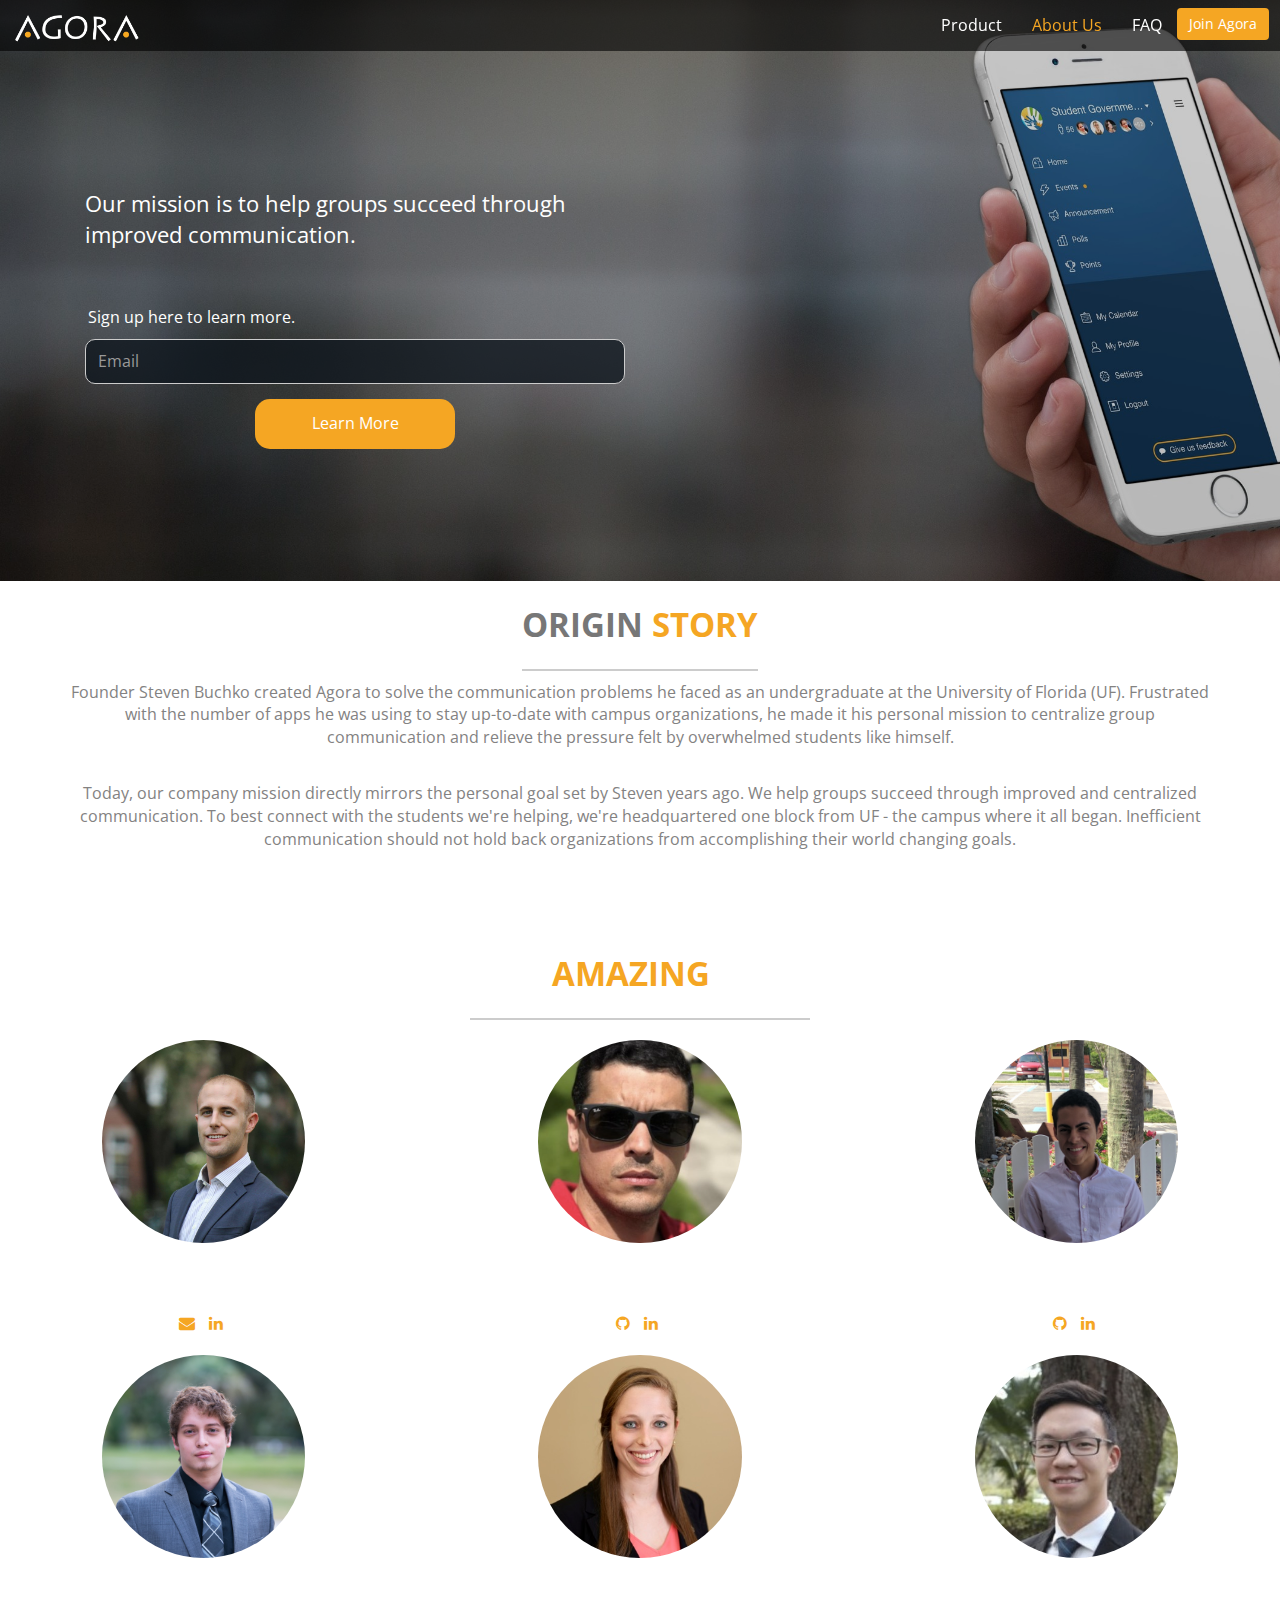
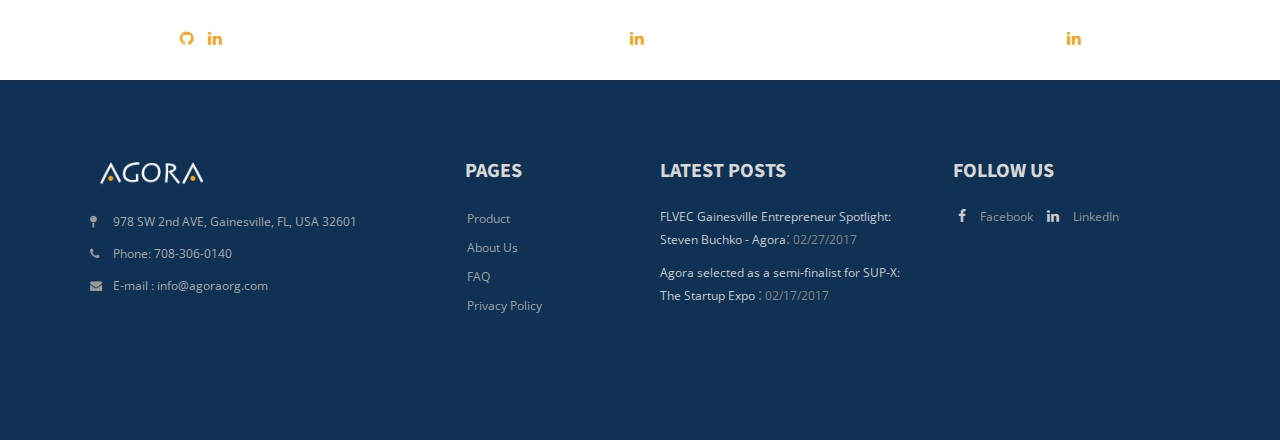
==== commit 65caf221: "updated about us text" ====
--- a/about-us.html
+++ b/about-us.html
@@ -95,10 +95,10 @@
 
         <!-- End menu area -->
 
-        <div id="email-success-alert" class="hide" role="alert">
+        <!-- <div id="email-success-alert" class="hide" role="alert">
           <a href="#" class="close" data-dismiss="alert" aria-label="close">&times;</a>
           <strong>Success!</strong> Please be on the lookout for an email from us in the next 24 hours.
-        </div>
+        </div> -->
 
         <!-- Start header section -->
         <header id="header-about-us">
@@ -181,10 +181,17 @@
 
             <div class="origin-story-text container text-center">
                 <p>
-                    Founder Steven Buchko created Agora to solve the communication problems he faced as an undergraduate at the University of Florida. Frustrated with number of apps that he needed to use to communicate with other members, he made it his personal mission to centralize the dispersed style of communication commonly found in organizations.
+                    Founder Steven Buchko created Agora to solve the communication problems he faced as an
+                    undergraduate at the University of Florida (UF). Frustrated with the number of apps he was
+                    using to stay up-to-date with campus organizations, he made it his personal
+                    mission to centralize group communication and relieve the pressure felt by overwhelmed students
+                    like himself.
                 </p>
                 <p>
-                    <br>Today, our company mission directly mirrors the personal mission created years ago. Our mission is to help groups succeed through improved communication. We believe that student organizations and non-profits are constantly accomplishing amazing things and changing the world, and improving their communication will only bring them to a greater level of success.
+                    <br>Today, our company mission directly mirrors the personal goal set by Steven years ago.
+                    We help groups succeed through improved and centralized communication.  To best connect with
+                    the students we're helping, we're headquartered one block from UF - the campus where it all began.
+                    Inefficient communication should not hold back organizations from accomplishing their world changing goals.
                 </p>
             </div>
         </section>
@@ -421,14 +428,14 @@
 
 
 
-      <script>
+      <!-- <script>
         jQuery('#contact-form-about').submit(function (e) {
           jQuery('#email-success-alert').removeClass('hide').addClass('alert alert-success alert-dismissible').slideDown().show();
           document.getElementById("contact-form-about").reset();
           e.preventDefault();
           return false;
         });
-      </script>
+      </script> -->
 
     </body>
 </div>
